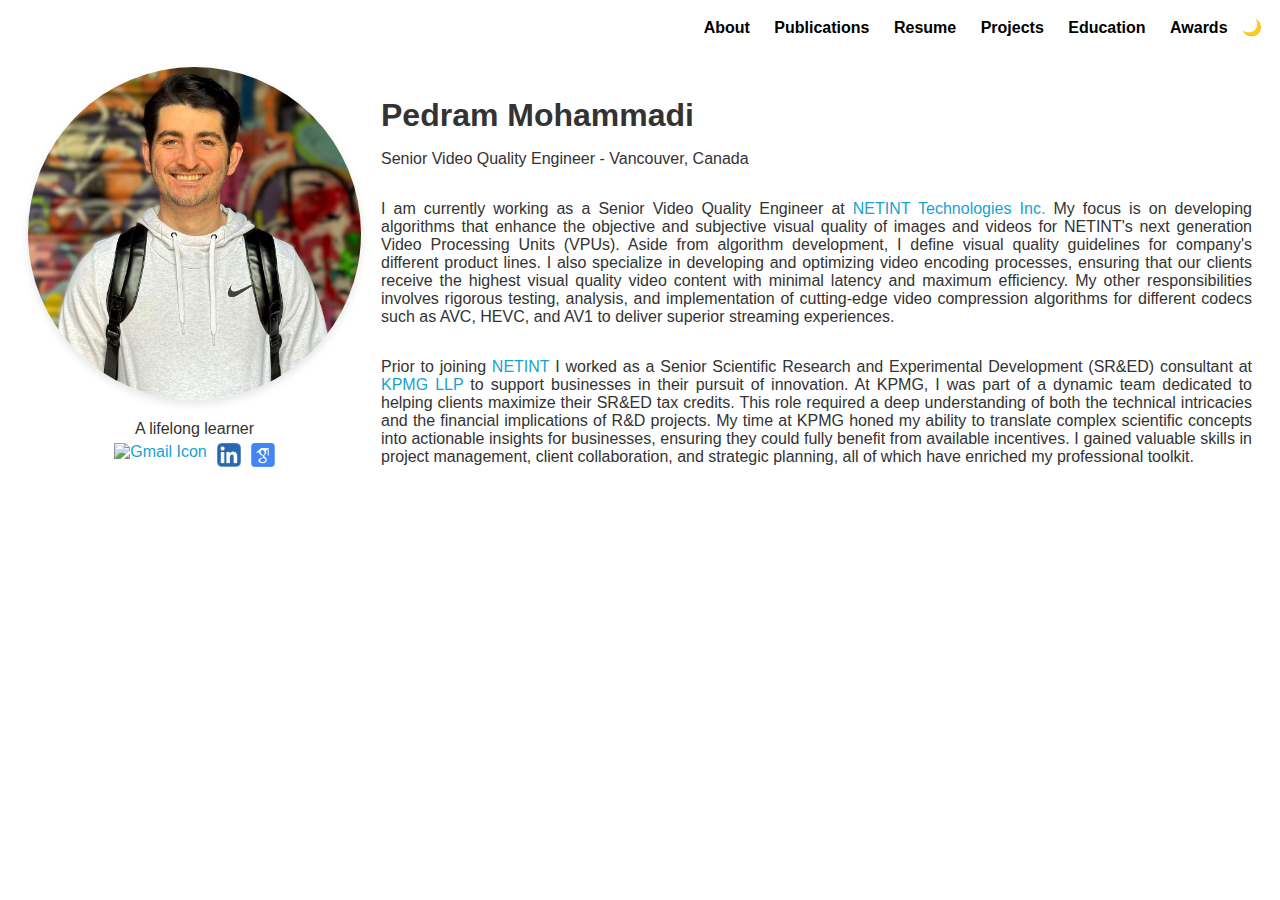
==== index.html @ 75e47111 "First commit for personal website" ====
<!DOCTYPE html>
<html lang="en">
<head>
    <meta charset="UTF-8">
    <meta name="viewport" content="width=device-width, initial-scale=1.0">
    <link rel="stylesheet" href="styles.css">
    <title>My Personal Website</title>
</head>
<body>
    <header>
        <nav>
            <a href="#">About</a>
            <a href="#">Publications</a>
            <a href="#">Resume</a>
            <a href="#">Projects</a>
            <a href="#">Education</a>
            <a href="#">Awards</a>
            <span id="theme-toggle">🌙</span>
        </nav>
    </header>
    <main>
        <section class="profile-container">
            <img src="profile_pic.jpg" alt="Your Photo" class="profile-pic">
            <p>A lifelong learner</p>
            <div class="icon-container">
                <a href="mailto:pedram.mohammadi.eng@gmail.com" target="_blank" class="gmail-icon">
                    <img src="mail_icon.PNG" alt="Gmail Icon">
                </a>
                <a href="https://www.linkedin.com/in/pedram-mohammadi-056325a7/" target="_blank" class="linkedin-icon">
                    <img src="linkedin_icon.PNG" alt="LinkedIn Icon">
                </a>
                <a href="https://scholar.google.com/citations?hl=en&user=mgNbLz8AAAAJ&view_op=list_works&sortby=pubdate" target="_blank" class="scholar-icon">
                    <img src="scholar_icon.PNG" alt="Scholar Icon">
                </a>
            </div>
        </section>
        <section class="info">
            <h1>Pedram Mohammadi</h1>
            <p>Senior Video Quality Engineer - Vancouver, Canada</p>
            <p>
                I am currently working as a Senior Video Quality Engineer at <a href="https://netint.com/" target="_blank">NETINT Technologies Inc.</a> My focus is on developing algorithms that 
                enhance the objective and subjective visual quality of images and videos for NETINT's next generation Video Processing Units (VPUs). Aside from algorithm 
                development, I define visual quality guidelines for company's different product lines. I also specialize in developing and optimizing video encoding 
                processes, ensuring that our clients receive the highest visual quality video content with minimal latency and maximum efficiency. My other responsibilities 
                involves rigorous testing, analysis, and implementation of cutting-edge video compression algorithms for different codecs such as AVC, HEVC, and AV1 
                to deliver superior streaming experiences.
            </p>
            <p>
                Prior to joining <a href="https://netint.com/" target="_blank">NETINT</a> I worked as a Senior Scientific Research and Experimental Development (SR&ED) 
                consultant at <a href="https://kpmg.com/ca/en/home.html" target="_blank">KPMG LLP</a> to support businesses in their pursuit of innovation. At KPMG, I was part of a 
                dynamic team dedicated to helping clients maximize their SR&ED tax credits. This role required a deep understanding of both the technical intricacies and the 
                financial implications of R&D projects. My time at KPMG honed my ability to translate complex scientific concepts into actionable insights for businesses, ensuring 
                they could fully benefit from available incentives. I gained valuable skills in project management, client collaboration, and strategic planning, all of 
                which have enriched my professional toolkit. 
            </p>

        </section>
    </main>
    <script src="scripts.js"></script>
</body>
</html>
---- styles.css ----
body {
    font-family: 'Open Sans', sans-serif; /* Changed font */
    background-color: #ffffff; /* Updated background color */
    color: #333; /* Updated text color */
    transition: background-color 0.3s;
}

header {
    display: flex;
    justify-content: flex-end;
    padding: 10px;
}

nav a {
    margin: 0 10px;
    text-decoration: none;
    color: #000000; /* Updated link color */
    font-weight: bold; /* Made links bold */
}

main {
    display: flex;
    align-items: flex-start; /* Align items at the top */
    padding: 20px;
}

.profile-container {
    display: flex;
    flex-direction: column; /* Stack picture, text, and icons vertically */
    align-items: center; /* Center elements horizontally */
    margin-right: 20px; /* Space to the right of the profile section */
}

.profile-pic {
    width: 333px;
    height: 333px;
    border-radius: 50%; /* Made image circular */
    box-shadow: 0 4px 8px rgba(0, 0, 0, 0.1); /* Added shadow */
    margin-bottom: 10px; /* Space below the image */
}

.profile-container p {
    margin: 10px 0; /* Space between text and icons */
    text-align: center; /* Center text */
}

.icon-container {
    display: flex;
    justify-content: center; /* Center icons */
    margin-top: -5px; /* Add spacing above icons */
}

.icon-container img {
    width: 24px;
    height: 24px;
    margin: 0 5px;
}

.info {
    display: flex;
    flex-direction: column;
    align-items: flex-start; /* Align text to the left */
    margin-top: 30px;
}

.info h1 {
    margin: 0;
    font-size: 2em;
}

#theme-toggle {
    cursor: pointer;
}

.dark-mode {
    background-color: #333;
    color: #fff;
}

@media (max-width: 768px) {
    main {
        flex-direction: column; /* Stack elements on smaller screens */
        align-items: center; /* Center align elements on smaller screens */
    }

    nav a {
        margin: 5px 0; /* Adjust spacing for smaller screens */
    }
}

a {
    text-decoration: none;
    color: rgb(25, 162, 208);
  }

body {
    text-align: justify;
  }
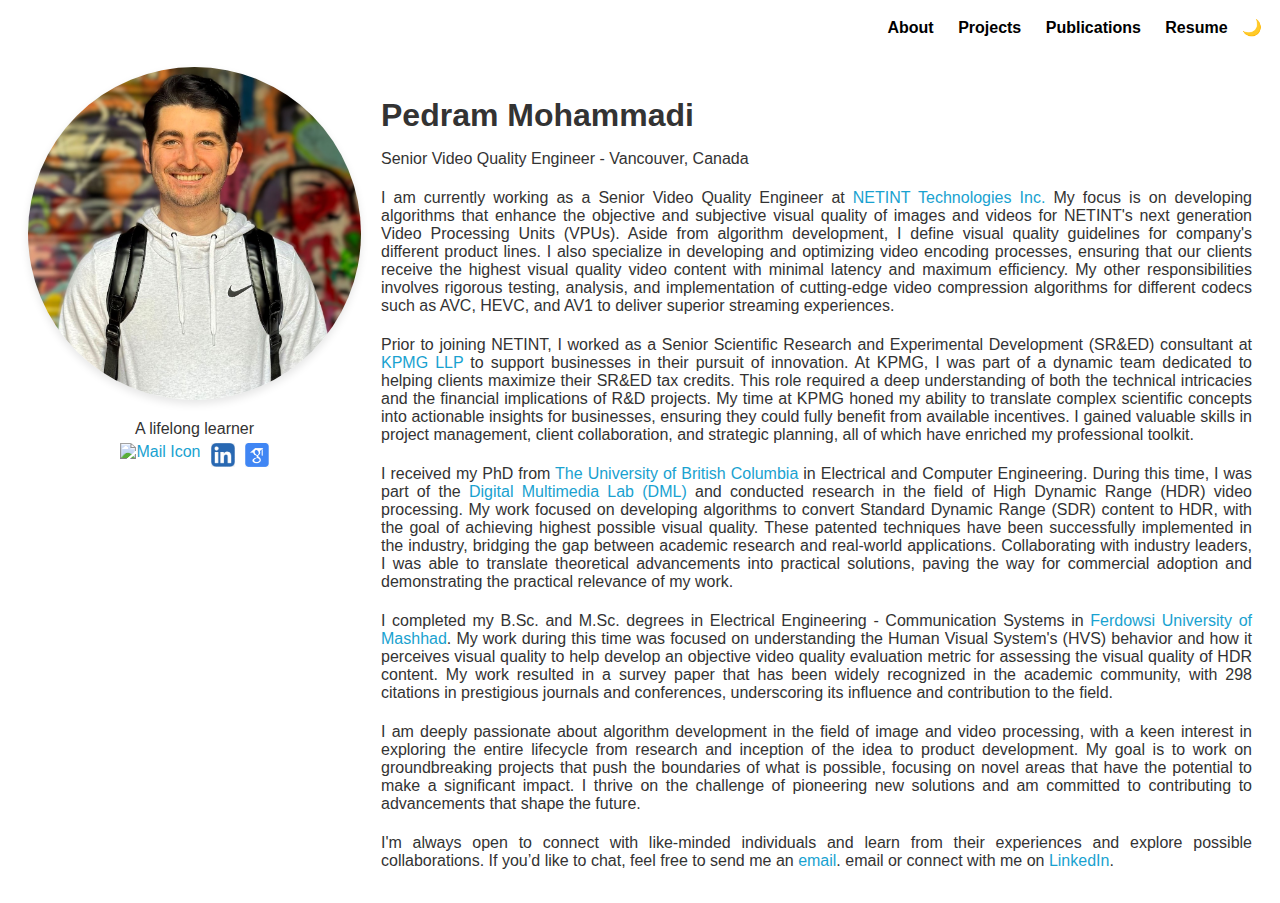
==== commit 6158f187: "Adding index.html" ====
--- a/index.html
+++ b/index.html
@@ -9,12 +9,10 @@
 <body>
     <header>
         <nav>
-            <a href="#">About</a>
-            <a href="#">Publications</a>
-            <a href="#">Resume</a>
-            <a href="#">Projects</a>
-            <a href="#">Education</a>
-            <a href="#">Awards</a>
+            <a href="about.html">About</a>
+            <a href="projects.html">Projects</a>
+            <a href="publications.html">Publications</a>
+            <a href="resume.html">Resume</a>
             <span id="theme-toggle">🌙</span>
         </nav>
     </header>
@@ -23,8 +21,8 @@
             <img src="profile_pic.jpg" alt="Your Photo" class="profile-pic">
             <p>A lifelong learner</p>
             <div class="icon-container">
-                <a href="mailto:pedram.mohammadi.eng@gmail.com" target="_blank" class="gmail-icon">
-                    <img src="mail_icon.PNG" alt="Gmail Icon">
+                <a href="mailto:pedram.mohammadi.eng@gmail.com" target="_blank" class="mail-icon">
+                    <img src="mail_icon.PNG" alt="Mail Icon">
                 </a>
                 <a href="https://www.linkedin.com/in/pedram-mohammadi-056325a7/" target="_blank" class="linkedin-icon">
                     <img src="linkedin_icon.PNG" alt="LinkedIn Icon">
@@ -46,14 +44,43 @@
                 to deliver superior streaming experiences.
             </p>
             <p>
-                Prior to joining <a href="https://netint.com/" target="_blank">NETINT</a> I worked as a Senior Scientific Research and Experimental Development (SR&ED) 
+                Prior to joining NETINT, I worked as a Senior Scientific Research and Experimental Development (SR&ED) 
                 consultant at <a href="https://kpmg.com/ca/en/home.html" target="_blank">KPMG LLP</a> to support businesses in their pursuit of innovation. At KPMG, I was part of a 
                 dynamic team dedicated to helping clients maximize their SR&ED tax credits. This role required a deep understanding of both the technical intricacies and the 
                 financial implications of R&D projects. My time at KPMG honed my ability to translate complex scientific concepts into actionable insights for businesses, ensuring 
                 they could fully benefit from available incentives. I gained valuable skills in project management, client collaboration, and strategic planning, all of 
                 which have enriched my professional toolkit. 
             </p>
-
+            <p>
+                I received my PhD from <a href="https://www.ubc.ca/" target="_blank">The University of British Columbia</a> in 
+                Electrical and Computer Engineering. During this time, I was part of the <a href="https://dml.ece.ubc.ca/index.html" target="_blank">Digital Multimedia Lab (DML)</a>
+                and conducted research in the field of High Dynamic Range (HDR) video processing. My work focused on developing 
+                algorithms to convert Standard Dynamic Range (SDR) content to HDR, with the goal of achieving highest possible 
+                visual quality. These patented techniques have been successfully implemented in the industry, bridging the gap 
+                between academic research and real-world applications. Collaborating with industry leaders, I was able to translate 
+                theoretical advancements into practical solutions, paving the way for commercial adoption and demonstrating the 
+                practical relevance of my work.
+            </p>
+            <p>
+                I completed my B.Sc. and M.Sc. degrees in Electrical Engineering - Communication Systems in 
+                <a href="https://en.um.ac.ir/" target="_blank">Ferdowsi University of Mashhad</a>. My work during this time was 
+                focused on understanding the Human Visual System's (HVS) behavior and how it perceives visual quality to help develop 
+                an objective video quality evaluation metric for assessing the visual quality of HDR content. My work resulted in a 
+                survey paper that has been widely recognized in the academic community, with 298 citations in prestigious journals and 
+                conferences, underscoring its influence and contribution to the field.
+            </p>
+            <p>
+                I am deeply passionate about algorithm development in the field of image and video processing, with a keen interest 
+                in exploring the entire lifecycle from research and inception of the idea to product development. My goal is to work 
+                on groundbreaking projects that push the boundaries of what is possible, focusing on novel areas that have the 
+                potential to make a significant impact. I thrive on the challenge of pioneering new solutions and am committed to 
+                contributing to advancements that shape the future.
+            </p>
+            <p>
+                I'm always open to connect with like-minded individuals and learn from their experiences and explore possible 
+                collaborations. If you’d like to chat, feel free to send me an <a href="mailto:pedram.mohammadi.eng@gmail.com" target="_blank">email</a>. 
+                email or connect with me on <a href="https://www.linkedin.com/in/pedram-mohammadi-056325a7/" target="_blank">LinkedIn</a>.
+            </p>
         </section>
     </main>
     <script src="scripts.js"></script>
--- a/styles.css
+++ b/styles.css
@@ -95,4 +95,8 @@
 
 body {
     text-align: justify;
-  }+  }
+
+p {
+    margin-bottom: 5px; /* Adjust the value as needed */
+}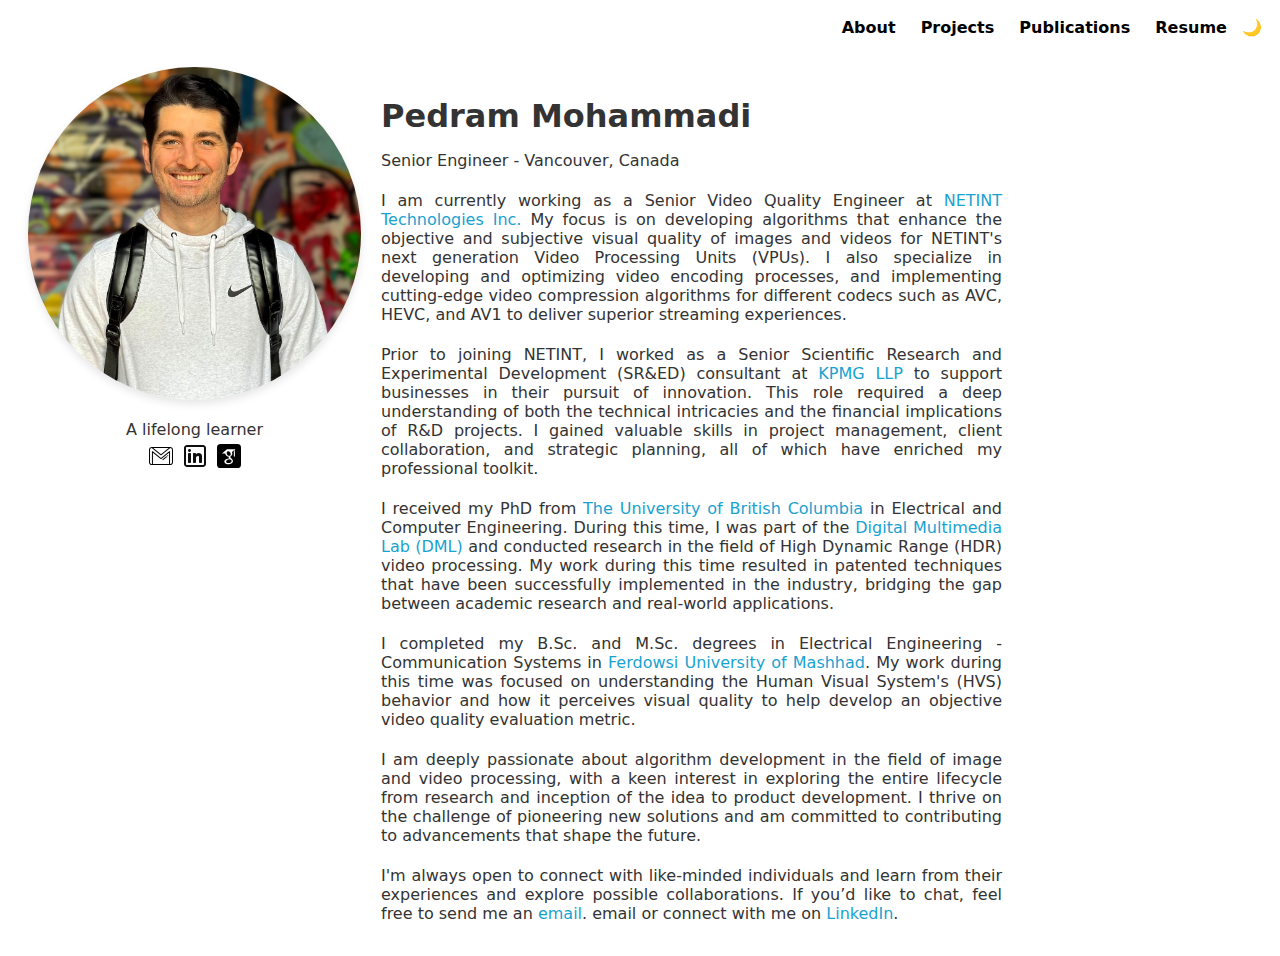
==== commit 43830dc8: "Completed all tabs except projects" ====
--- a/index.html
+++ b/index.html
@@ -4,12 +4,12 @@
     <meta charset="UTF-8">
     <meta name="viewport" content="width=device-width, initial-scale=1.0">
     <link rel="stylesheet" href="styles.css">
-    <title>My Personal Website</title>
+    <title>About</title>
 </head>
 <body>
     <header>
         <nav>
-            <a href="about.html">About</a>
+            <a href="index.html">About</a>
             <a href="projects.html">Projects</a>
             <a href="publications.html">Publications</a>
             <a href="resume.html">Resume</a>
@@ -22,59 +22,47 @@
             <p>A lifelong learner</p>
             <div class="icon-container">
                 <a href="mailto:pedram.mohammadi.eng@gmail.com" target="_blank" class="mail-icon">
-                    <img src="mail_icon.PNG" alt="Mail Icon">
+                    <img src="mail_icon.svg" alt="Mail Icon">
                 </a>
                 <a href="https://www.linkedin.com/in/pedram-mohammadi-056325a7/" target="_blank" class="linkedin-icon">
-                    <img src="linkedin_icon.PNG" alt="LinkedIn Icon">
+                    <img src="linkedin_icon.svg" alt="LinkedIn Icon">
                 </a>
                 <a href="https://scholar.google.com/citations?hl=en&user=mgNbLz8AAAAJ&view_op=list_works&sortby=pubdate" target="_blank" class="scholar-icon">
-                    <img src="scholar_icon.PNG" alt="Scholar Icon">
+                    <img src="scholar_icon.svg" alt="Scholar Icon">
                 </a>
             </div>
         </section>
         <section class="info">
             <h1>Pedram Mohammadi</h1>
-            <p>Senior Video Quality Engineer - Vancouver, Canada</p>
+            <p>Senior Engineer - Vancouver, Canada</p>
             <p>
-                I am currently working as a Senior Video Quality Engineer at <a href="https://netint.com/" target="_blank">NETINT Technologies Inc.</a> My focus is on developing algorithms that 
-                enhance the objective and subjective visual quality of images and videos for NETINT's next generation Video Processing Units (VPUs). Aside from algorithm 
-                development, I define visual quality guidelines for company's different product lines. I also specialize in developing and optimizing video encoding 
-                processes, ensuring that our clients receive the highest visual quality video content with minimal latency and maximum efficiency. My other responsibilities 
-                involves rigorous testing, analysis, and implementation of cutting-edge video compression algorithms for different codecs such as AVC, HEVC, and AV1 
-                to deliver superior streaming experiences.
+                I am currently working as a Senior Video Quality Engineer at <a href="https://netint.com/" target="_blank">NETINT Technologies Inc.</a> 
+                My focus is on developing algorithms that enhance the objective and subjective visual quality of images and videos for NETINT's next generation 
+                Video Processing Units (VPUs). I also specialize in developing and optimizing video encoding processes, and implementing cutting-edge video compression 
+                algorithms for different codecs such as AVC, HEVC, and AV1 to deliver superior streaming experiences.
             </p>
             <p>
                 Prior to joining NETINT, I worked as a Senior Scientific Research and Experimental Development (SR&ED) 
-                consultant at <a href="https://kpmg.com/ca/en/home.html" target="_blank">KPMG LLP</a> to support businesses in their pursuit of innovation. At KPMG, I was part of a 
-                dynamic team dedicated to helping clients maximize their SR&ED tax credits. This role required a deep understanding of both the technical intricacies and the 
-                financial implications of R&D projects. My time at KPMG honed my ability to translate complex scientific concepts into actionable insights for businesses, ensuring 
-                they could fully benefit from available incentives. I gained valuable skills in project management, client collaboration, and strategic planning, all of 
-                which have enriched my professional toolkit. 
+                consultant at <a href="https://kpmg.com/ca/en/home.html" target="_blank">KPMG LLP</a> to support businesses in their pursuit of innovation. This role 
+                required a deep understanding of both the technical intricacies and the financial implications of R&D projects. I gained valuable skills in project 
+                management, client collaboration, and strategic planning, all of which have enriched my professional toolkit. 
             </p>
             <p>
                 I received my PhD from <a href="https://www.ubc.ca/" target="_blank">The University of British Columbia</a> in 
                 Electrical and Computer Engineering. During this time, I was part of the <a href="https://dml.ece.ubc.ca/index.html" target="_blank">Digital Multimedia Lab (DML)</a>
-                and conducted research in the field of High Dynamic Range (HDR) video processing. My work focused on developing 
-                algorithms to convert Standard Dynamic Range (SDR) content to HDR, with the goal of achieving highest possible 
-                visual quality. These patented techniques have been successfully implemented in the industry, bridging the gap 
-                between academic research and real-world applications. Collaborating with industry leaders, I was able to translate 
-                theoretical advancements into practical solutions, paving the way for commercial adoption and demonstrating the 
-                practical relevance of my work.
+                and conducted research in the field of High Dynamic Range (HDR) video processing. My work during this time resulted in patented techniques that have 
+                been successfully implemented in the industry, bridging the gap between academic research and real-world applications.
             </p>
             <p>
                 I completed my B.Sc. and M.Sc. degrees in Electrical Engineering - Communication Systems in 
                 <a href="https://en.um.ac.ir/" target="_blank">Ferdowsi University of Mashhad</a>. My work during this time was 
                 focused on understanding the Human Visual System's (HVS) behavior and how it perceives visual quality to help develop 
-                an objective video quality evaluation metric for assessing the visual quality of HDR content. My work resulted in a 
-                survey paper that has been widely recognized in the academic community, with 298 citations in prestigious journals and 
-                conferences, underscoring its influence and contribution to the field.
+                an objective video quality evaluation metric.
             </p>
             <p>
                 I am deeply passionate about algorithm development in the field of image and video processing, with a keen interest 
-                in exploring the entire lifecycle from research and inception of the idea to product development. My goal is to work 
-                on groundbreaking projects that push the boundaries of what is possible, focusing on novel areas that have the 
-                potential to make a significant impact. I thrive on the challenge of pioneering new solutions and am committed to 
-                contributing to advancements that shape the future.
+                in exploring the entire lifecycle from research and inception of the idea to product development. I thrive on the challenge of pioneering 
+                new solutions and am committed to contributing to advancements that shape the future.
             </p>
             <p>
                 I'm always open to connect with like-minded individuals and learn from their experiences and explore possible 
--- a/styles.css
+++ b/styles.css
@@ -1,7 +1,7 @@
 body {
-    font-family: 'Open Sans', sans-serif; /* Changed font */
-    background-color: #ffffff; /* Updated background color */
-    color: #333; /* Updated text color */
+    font-family:system-ui, -apple-system, BlinkMacSystemFont, 'Segoe UI', Roboto, Oxygen, Ubuntu, Cantarell, 'Open Sans', 'Helvetica Neue', sans-serif;
+    background-color: #ffffff;
+    color: #333;
     transition: background-color 0.3s;
 }
 
@@ -14,40 +14,58 @@
 nav a {
     margin: 0 10px;
     text-decoration: none;
-    color: #000000; /* Updated link color */
-    font-weight: bold; /* Made links bold */
+    color: #000000;
+    font-weight: bold;
 }
 
 main {
     display: flex;
-    align-items: flex-start; /* Align items at the top */
+    align-items: flex-start;
     padding: 20px;
+}
+
+.resume-container {
+    display: flex;
+    justify-content: center;
+    padding: 20px;
+    width: 100%;
+}
+
+iframe {
+    width: 80%;
+    height: 80vh;
+    border: none;
+}
+
+.resume-header {
+    text-align: center;
+    margin-bottom: 20px;
 }
 
 .profile-container {
     display: flex;
-    flex-direction: column; /* Stack picture, text, and icons vertically */
-    align-items: center; /* Center elements horizontally */
-    margin-right: 20px; /* Space to the right of the profile section */
+    flex-direction: column;
+    align-items: center;
+    margin-right: 20px;
 }
 
 .profile-pic {
     width: 333px;
     height: 333px;
-    border-radius: 50%; /* Made image circular */
-    box-shadow: 0 4px 8px rgba(0, 0, 0, 0.1); /* Added shadow */
-    margin-bottom: 10px; /* Space below the image */
+    border-radius: 50%;
+    box-shadow: 0 4px 8px rgba(0, 0, 0, 0.1);
+    margin-bottom: 10px;
 }
 
 .profile-container p {
-    margin: 10px 0; /* Space between text and icons */
-    text-align: center; /* Center text */
+    margin: 10px 0;
+    text-align: center;
 }
 
 .icon-container {
     display: flex;
-    justify-content: center; /* Center icons */
-    margin-top: -5px; /* Add spacing above icons */
+    justify-content: center;
+    margin-top: -5px;
 }
 
 .icon-container img {
@@ -59,7 +77,7 @@
 .info {
     display: flex;
     flex-direction: column;
-    align-items: flex-start; /* Align text to the left */
+    align-items: flex-start;
     margin-top: 30px;
 }
 
@@ -79,12 +97,12 @@
 
 @media (max-width: 768px) {
     main {
-        flex-direction: column; /* Stack elements on smaller screens */
-        align-items: center; /* Center align elements on smaller screens */
+        flex-direction: column;
+        align-items: center;
     }
 
     nav a {
-        margin: 5px 0; /* Adjust spacing for smaller screens */
+        margin: 5px 0;
     }
 }
 
@@ -98,5 +116,10 @@
   }
 
 p {
-    margin-bottom: 5px; /* Adjust the value as needed */
+    margin-bottom: 5px;
+    margin-right: 250px;
+}
+
+li {
+    margin-right: 250px;
 }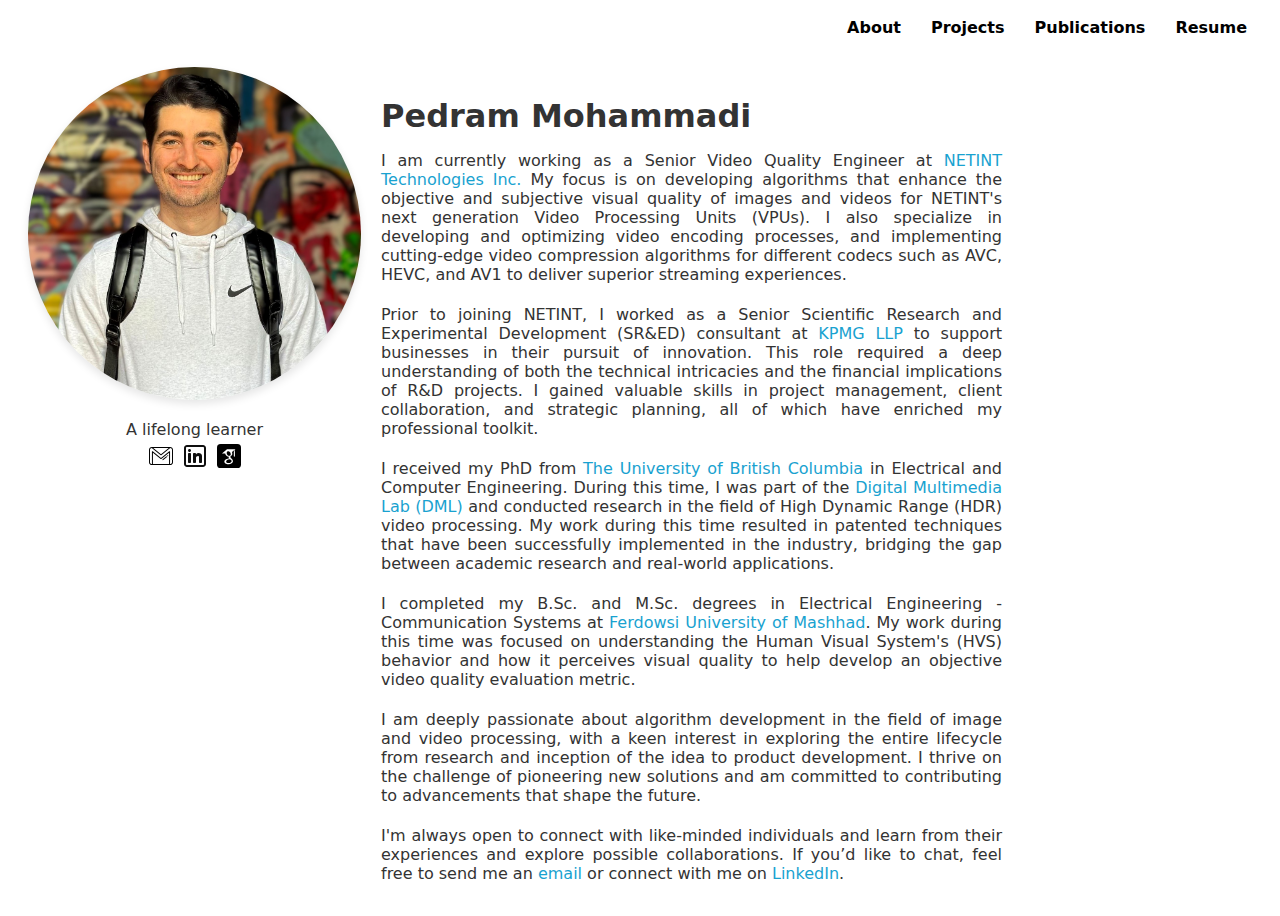
==== commit 3373b666: "Changes to work with different screen sizes" ====
--- a/index.html
+++ b/index.html
@@ -13,28 +13,26 @@
             <a href="projects.html">Projects</a>
             <a href="publications.html">Publications</a>
             <a href="resume.html">Resume</a>
-            <span id="theme-toggle">🌙</span>
         </nav>
     </header>
     <main>
         <section class="profile-container">
-            <img src="profile_pic.jpg" alt="Your Photo" class="profile-pic">
+            <img src="profile_pic.jpg" alt="Profile picture of Pedram Mohammadi" class="profile-pic">
             <p>A lifelong learner</p>
             <div class="icon-container">
                 <a href="mailto:pedram.mohammadi.eng@gmail.com" target="_blank" class="mail-icon">
-                    <img src="mail_icon.svg" alt="Mail Icon">
+                    <img src="mail_icon.svg" alt="Email icon">
                 </a>
                 <a href="https://www.linkedin.com/in/pedram-mohammadi-056325a7/" target="_blank" class="linkedin-icon">
-                    <img src="linkedin_icon.svg" alt="LinkedIn Icon">
+                    <img src="linkedin_icon.svg" alt="LinkedIn icon">
                 </a>
                 <a href="https://scholar.google.com/citations?hl=en&user=mgNbLz8AAAAJ&view_op=list_works&sortby=pubdate" target="_blank" class="scholar-icon">
-                    <img src="scholar_icon.svg" alt="Scholar Icon">
+                    <img src="scholar_icon.svg" alt="Google Scholar icon">
                 </a>
             </div>
         </section>
         <section class="info">
             <h1>Pedram Mohammadi</h1>
-            <p>Senior Engineer - Vancouver, Canada</p>
             <p>
                 I am currently working as a Senior Video Quality Engineer at <a href="https://netint.com/" target="_blank">NETINT Technologies Inc.</a> 
                 My focus is on developing algorithms that enhance the objective and subjective visual quality of images and videos for NETINT's next generation 
@@ -54,7 +52,7 @@
                 been successfully implemented in the industry, bridging the gap between academic research and real-world applications.
             </p>
             <p>
-                I completed my B.Sc. and M.Sc. degrees in Electrical Engineering - Communication Systems in 
+                I completed my B.Sc. and M.Sc. degrees in Electrical Engineering - Communication Systems at 
                 <a href="https://en.um.ac.ir/" target="_blank">Ferdowsi University of Mashhad</a>. My work during this time was 
                 focused on understanding the Human Visual System's (HVS) behavior and how it perceives visual quality to help develop 
                 an objective video quality evaluation metric.
@@ -66,8 +64,8 @@
             </p>
             <p>
                 I'm always open to connect with like-minded individuals and learn from their experiences and explore possible 
-                collaborations. If you’d like to chat, feel free to send me an <a href="mailto:pedram.mohammadi.eng@gmail.com" target="_blank">email</a>. 
-                email or connect with me on <a href="https://www.linkedin.com/in/pedram-mohammadi-056325a7/" target="_blank">LinkedIn</a>.
+                collaborations. If you’d like to chat, feel free to send me an <a href="mailto:pedram.mohammadi.eng@gmail.com" target="_blank">email</a> 
+                or connect with me on <a href="https://www.linkedin.com/in/pedram-mohammadi-056325a7/" target="_blank">LinkedIn</a>.
             </p>
         </section>
     </main>
--- a/styles.css
+++ b/styles.css
@@ -1,8 +1,9 @@
 body {
-    font-family:system-ui, -apple-system, BlinkMacSystemFont, 'Segoe UI', Roboto, Oxygen, Ubuntu, Cantarell, 'Open Sans', 'Helvetica Neue', sans-serif;
+    font-family: system-ui, -apple-system, BlinkMacSystemFont, 'Segoe UI', Roboto, Oxygen, Ubuntu, Cantarell, 'Open Sans', 'Helvetica Neue', sans-serif;
     background-color: #ffffff;
     color: #333;
     transition: background-color 0.3s;
+    text-align: justify;
 }
 
 header {
@@ -11,11 +12,19 @@
     padding: 10px;
 }
 
+nav {
+    display: flex;
+    flex-wrap: wrap; /* Allow wrapping if necessary */
+    align-items: center;
+    justify-content: center; /* Center the links */
+}
+
 nav a {
-    margin: 0 10px;
+    margin: 0 15px;
     text-decoration: none;
     color: #000000;
     font-weight: bold;
+    white-space: nowrap; /* Prevent text from wrapping */
 }
 
 main {
@@ -86,34 +95,15 @@
     font-size: 2em;
 }
 
-#theme-toggle {
-    cursor: pointer;
-}
-
 .dark-mode {
     background-color: #333;
     color: #fff;
 }
 
-@media (max-width: 768px) {
-    main {
-        flex-direction: column;
-        align-items: center;
-    }
-
-    nav a {
-        margin: 5px 0;
-    }
-}
-
 a {
     text-decoration: none;
     color: rgb(25, 162, 208);
-  }
-
-body {
-    text-align: justify;
-  }
+}
 
 p {
     margin-bottom: 5px;
@@ -122,4 +112,72 @@
 
 li {
     margin-right: 250px;
+}
+
+.project-image {
+    float: right;
+    margin-left: 15px;
+    width: 200px;
+    height: auto;
+    margin: 5px 15px 15px 5px;
+}
+
+/* Responsive Styles */
+@media (max-width: 768px) {
+    header {
+        justify-content: center; /* Center the navigation links */
+    }
+
+    nav {
+        justify-content: center;
+    }
+
+    nav a {
+        margin: 5px 10px; /* Adjust margin for better spacing */
+    }
+
+    main {
+        flex-direction: column;
+        align-items: center;
+    }
+
+    .profile-pic {
+        width: 250px;
+        height: 250px;
+    }
+
+    .project-image {
+        width: 150px;
+    }
+
+    .info h1 {
+        font-size: 1.8em;
+    }
+
+    p, li {
+        margin-right: 20px;
+    }
+}
+
+@media (max-width: 480px) {
+    .profile-pic {
+        width: 200px;
+        height: 200px;
+    }
+
+    .project-image {
+        width: 120px;
+    }
+
+    nav a {
+        font-size: 0.9em;
+    }
+
+    .info h1 {
+        font-size: 1.5em;
+    }
+
+    p, li {
+        margin-right: 10px;
+    }
 }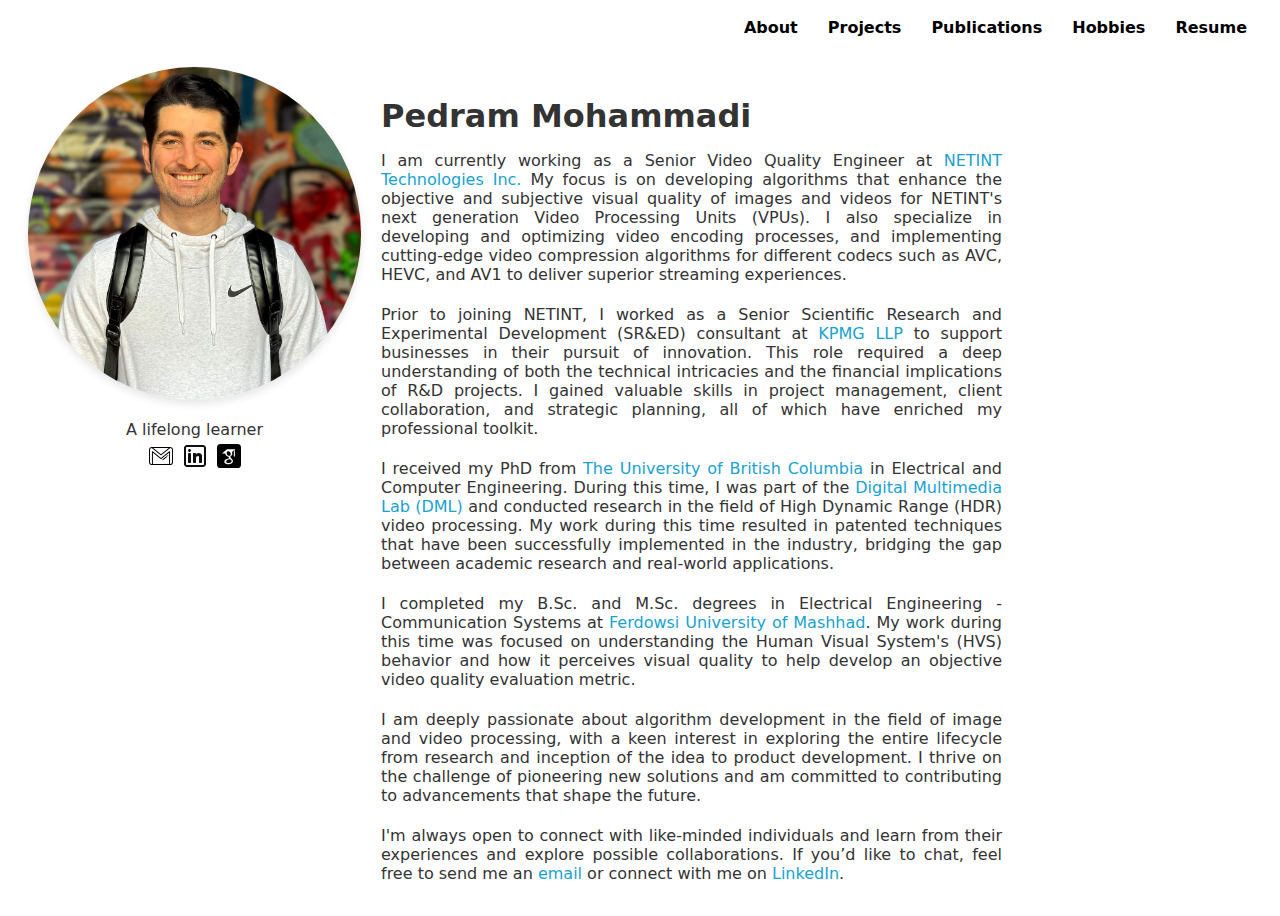
==== commit 6673e0d5: "Fix the bug in page refresh" ====
--- a/index.html
+++ b/index.html
@@ -12,6 +12,7 @@
             <a href="index.html">About</a>
             <a href="projects.html">Projects</a>
             <a href="publications.html">Publications</a>
+            <a href="hobbies.html">Hobbies</a>
             <a href="resume.html">Resume</a>
         </nav>
     </header>
@@ -69,6 +70,5 @@
             </p>
         </section>
     </main>
-    <script src="scripts.js"></script>
 </body>
 </html>